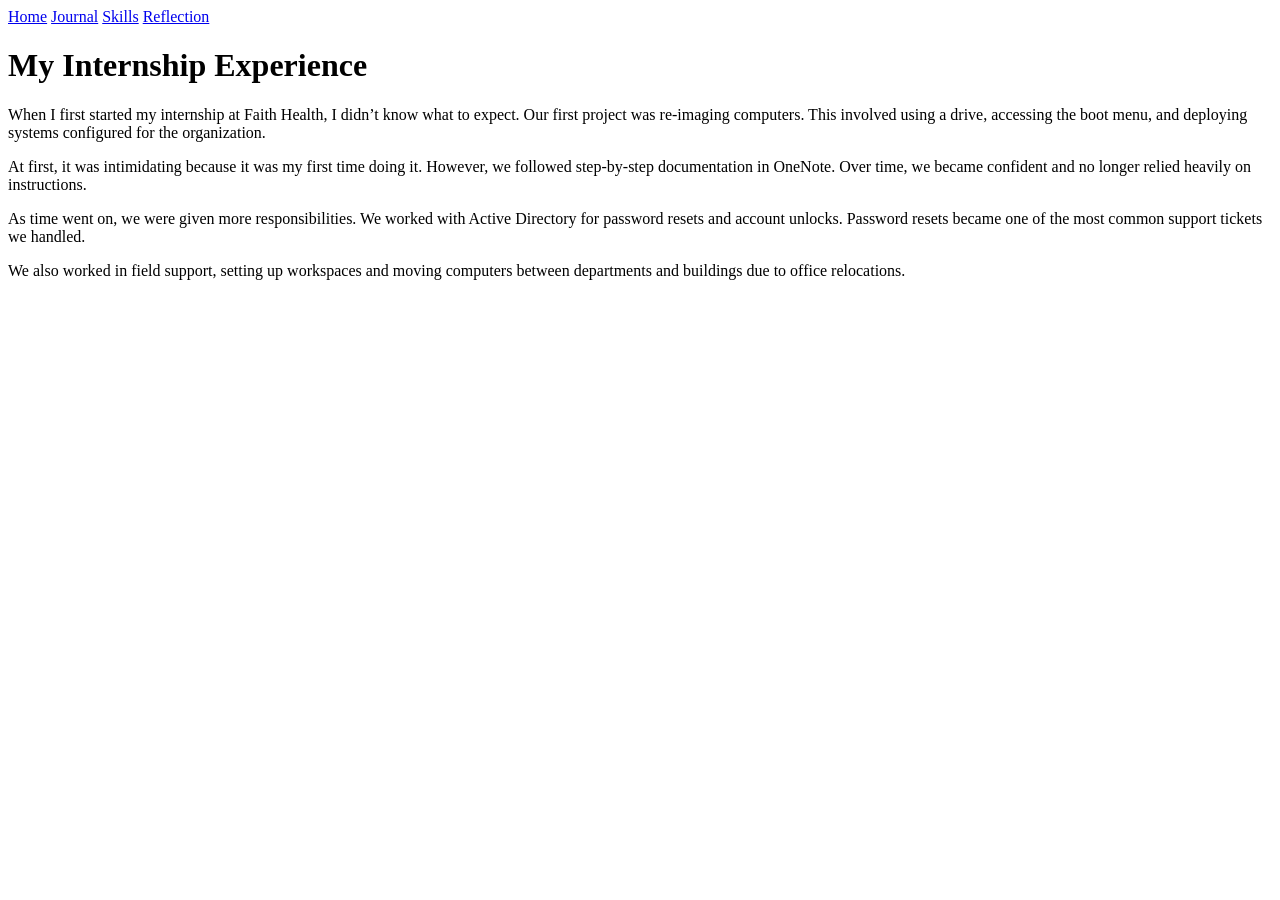
==== journal.html @ abc6e9fb "Create journal.html Journal code" ====
<!DOCTYPE html>
<html>
<head>
  <title>Journal</title>
  <link rel="stylesheet" href="style.css">
</head>
<body>

<nav>
  <a href="index.html">Home</a>
  <a href="journal.html">Journal</a>
  <a href="skills.html">Skills</a>
  <a href="reflection.html">Reflection</a>
</nav>

<header>
  <h1>My Internship Experience</h1>
</header>

<div class="container">

<p>
When I first started my internship at Faith Health, I didn’t know what to expect. Our first project was re-imaging computers. This involved using a drive, accessing the boot menu, and deploying systems configured for the organization.
</p>

<p>
At first, it was intimidating because it was my first time doing it. However, we followed step-by-step documentation in OneNote. Over time, we became confident and no longer relied heavily on instructions.
</p>

<p>
As time went on, we were given more responsibilities. We worked with Active Directory for password resets and account unlocks. Password resets became one of the most common support tickets we handled.
</p>

<p>
We also worked in field support, setting up workspaces and moving computers between departments and buildings due to office relocations.
</p>

</div>

</body>
</html>
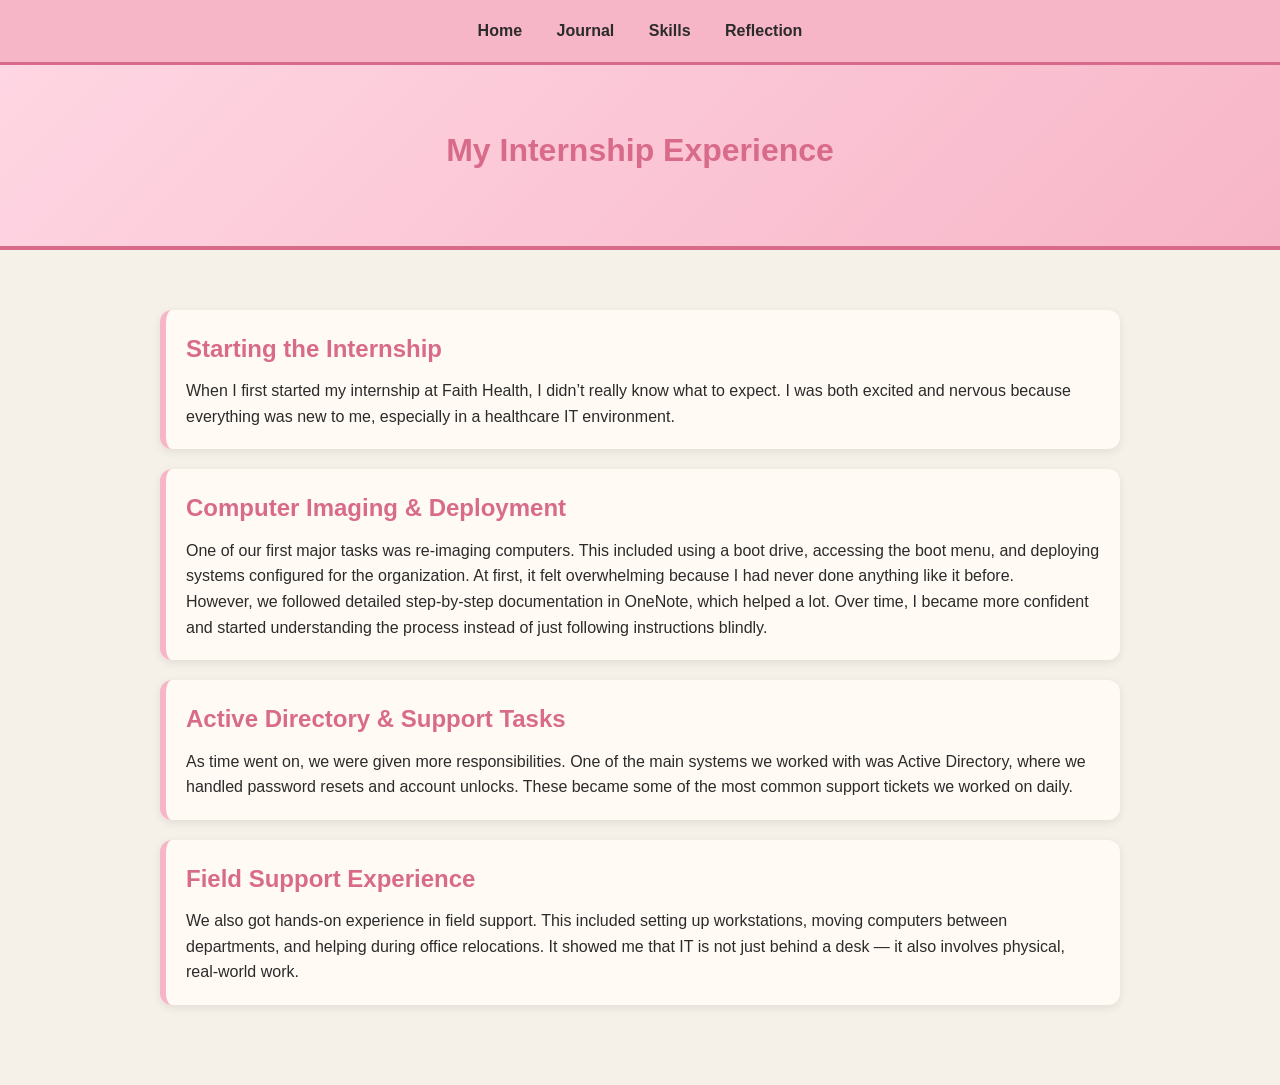
==== commit 75c3fa0c: "Update journal.html" ====
--- a/journal.html
+++ b/journal.html
@@ -4,6 +4,7 @@
   <title>Journal</title>
   <link rel="stylesheet" href="style.css">
 </head>
+
 <body>
 
 <nav>
@@ -19,21 +20,46 @@
 
 <div class="container">
 
-<p>
-When I first started my internship at Faith Health, I didn’t know what to expect. Our first project was re-imaging computers. This involved using a drive, accessing the boot menu, and deploying systems configured for the organization.
-</p>
+  <!-- Introduction -->
+  <div class="card">
+    <h2>Starting the Internship</h2>
+    <p>
+      When I first started my internship at Faith Health, I didn’t really know what to expect. I was both excited and nervous 
+      because everything was new to me, especially in a healthcare IT environment.
+    </p>
+  </div>
 
-<p>
-At first, it was intimidating because it was my first time doing it. However, we followed step-by-step documentation in OneNote. Over time, we became confident and no longer relied heavily on instructions.
-</p>
+  <!-- Imaging Section -->
+  <div class="card">
+    <h2>Computer Imaging & Deployment</h2>
+    <p>
+      One of our first major tasks was re-imaging computers. This included using a boot drive, accessing the boot menu, 
+      and deploying systems configured for the organization. At first, it felt overwhelming because I had never done anything like it before.
+    </p>
 
-<p>
-As time went on, we were given more responsibilities. We worked with Active Directory for password resets and account unlocks. Password resets became one of the most common support tickets we handled.
-</p>
+    <p>
+      However, we followed detailed step-by-step documentation in OneNote, which helped a lot. Over time, I became more confident 
+      and started understanding the process instead of just following instructions blindly.
+    </p>
+  </div>
 
-<p>
-We also worked in field support, setting up workspaces and moving computers between departments and buildings due to office relocations.
-</p>
+  <!-- Active Directory -->
+  <div class="card">
+    <h2>Active Directory & Support Tasks</h2>
+    <p>
+      As time went on, we were given more responsibilities. One of the main systems we worked with was Active Directory, 
+      where we handled password resets and account unlocks. These became some of the most common support tickets we worked on daily.
+    </p>
+  </div>
+
+  <!-- Field Work -->
+  <div class="card">
+    <h2>Field Support Experience</h2>
+    <p>
+      We also got hands-on experience in field support. This included setting up workstations, moving computers between departments, 
+      and helping during office relocations. It showed me that IT is not just behind a desk — it also involves physical, real-world work.
+    </p>
+  </div>
 
 </div>
 
--- a/style.css
+++ b/style.css
@@ -0,0 +1,86 @@
+* {
+  margin: 0;
+  padding: 0;
+  box-sizing: border-box;
+}
+
+body {
+  font-family: Arial, sans-serif;
+  background: #f5f1e8;
+  color: #2b2b2b;
+  line-height: 1.6;
+}
+
+/* NAV */
+nav {
+  background: #f7b6c8;
+  padding: 18px;
+  text-align: center;
+  position: sticky;
+  top: 0;
+  z-index: 1000;
+  border-bottom: 3px solid #d96b8a;
+}
+
+nav a {
+  color: #2b2b2b;
+  margin: 0 15px;
+  text-decoration: none;
+  font-weight: bold;
+}
+
+nav a:hover {
+  color: white;
+  background: #d96b8a;
+  padding: 5px 10px;
+  border-radius: 8px;
+}
+
+/* HEADER */
+header {
+  background: linear-gradient(135deg, #ffd6e3, #f7b6c8);
+  padding: 60px 20px;
+  text-align: center;
+  border-bottom: 4px solid #d96b8a;
+}
+
+/* MAIN CONTAINER */
+.container {
+  width: 100%;
+  max-width: 1000px;
+  margin: 40px auto;
+  padding: 20px;
+}
+
+/* ONLY WRAP PARAGRAPHS & SECTIONS ONCE */
+.card {
+  background: #fffaf3;
+  padding: 20px;
+  margin-bottom: 20px;
+  border-radius: 12px;
+  border-left: 6px solid #f7b6c8;
+  box-shadow: 0 3px 10px rgba(0,0,0,0.08);
+}
+
+/* HEADINGS */
+h1, h2 {
+  color: #d96b8a;
+  margin-bottom: 10px;
+}
+
+/* IMAGES */
+img {
+  width: 100%;
+  border-radius: 12px;
+  border: 3px solid #f7b6c8;
+  margin-top: 10px;
+}
+
+/* LISTS */
+ul {
+  padding-left: 20px;
+}
+
+li {
+  margin-bottom: 8px;
+}
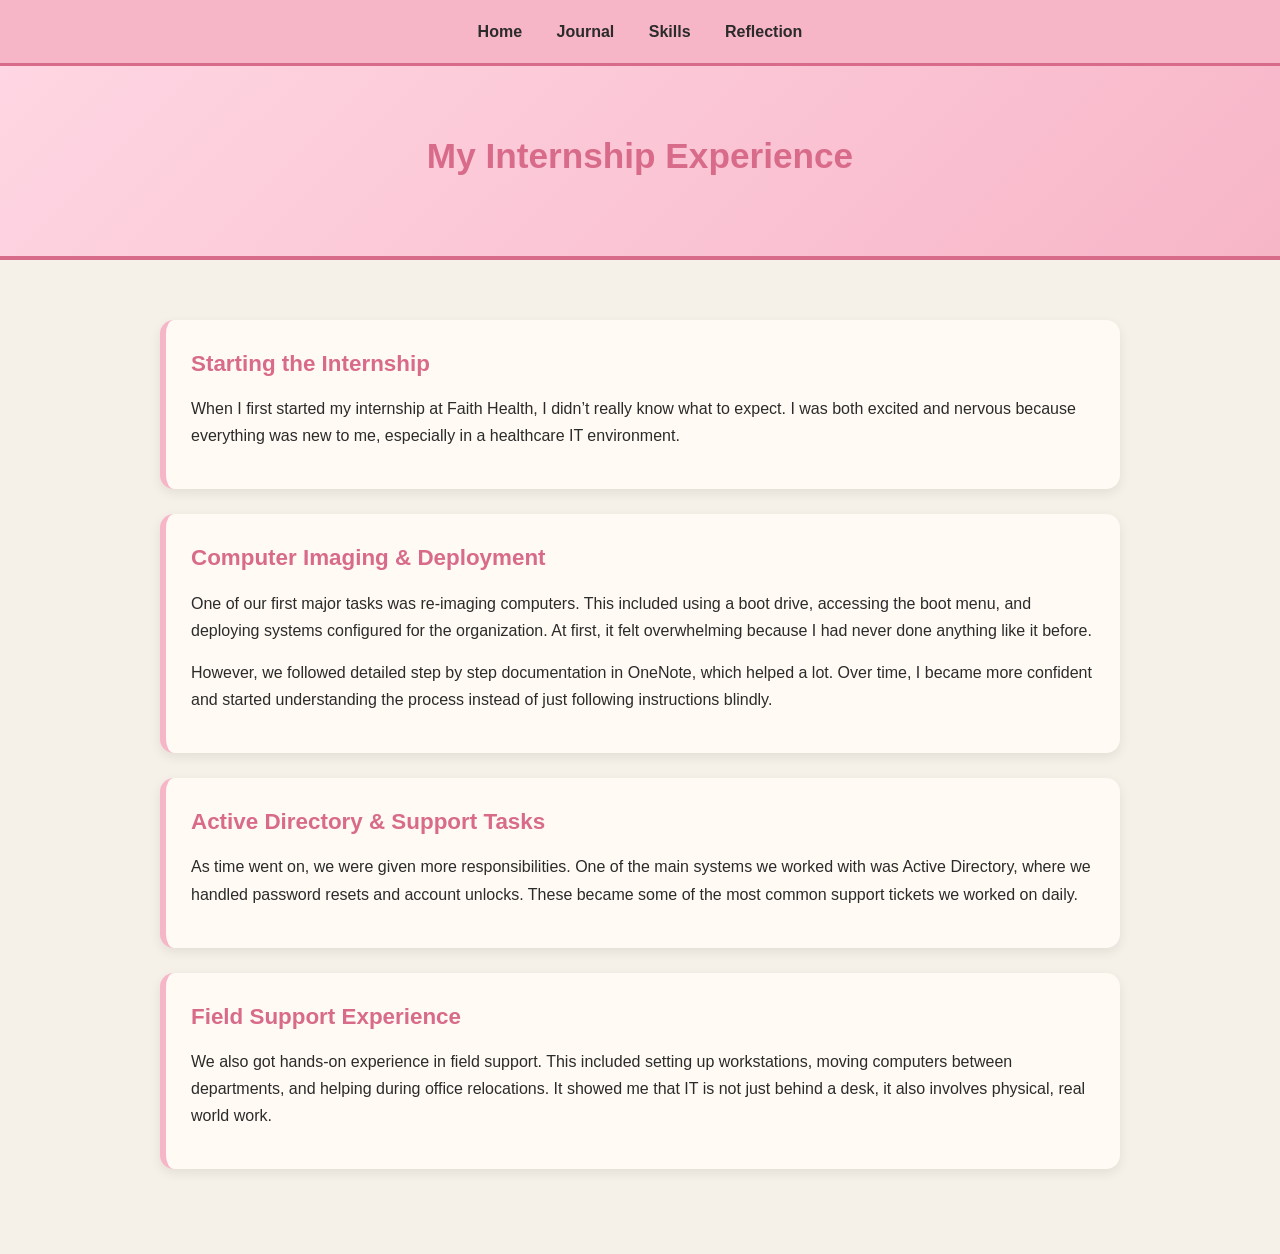
==== commit 47b8ac9d: "Update journal.html" ====
--- a/journal.html
+++ b/journal.html
@@ -38,7 +38,7 @@
     </p>
 
     <p>
-      However, we followed detailed step-by-step documentation in OneNote, which helped a lot. Over time, I became more confident 
+      However, we followed detailed step by step documentation in OneNote, which helped a lot. Over time, I became more confident 
       and started understanding the process instead of just following instructions blindly.
     </p>
   </div>
@@ -57,7 +57,7 @@
     <h2>Field Support Experience</h2>
     <p>
       We also got hands-on experience in field support. This included setting up workstations, moving computers between departments, 
-      and helping during office relocations. It showed me that IT is not just behind a desk — it also involves physical, real-world work.
+      and helping during office relocations. It showed me that IT is not just behind a desk, it also involves physical, real world work.
     </p>
   </div>
 
--- a/style.css
+++ b/style.css
@@ -8,10 +8,9 @@
   font-family: Arial, sans-serif;
   background: #f5f1e8;
   color: #2b2b2b;
-  line-height: 1.6;
+  line-height: 1.7;
 }
 
-/* NAV */
 nav {
   background: #f7b6c8;
   padding: 18px;
@@ -27,16 +26,16 @@
   margin: 0 15px;
   text-decoration: none;
   font-weight: bold;
+  transition: 0.3s ease;
 }
 
 nav a:hover {
   color: white;
   background: #d96b8a;
-  padding: 5px 10px;
+  padding: 6px 12px;
   border-radius: 8px;
 }
 
-/* HEADER */
 header {
   background: linear-gradient(135deg, #ffd6e3, #f7b6c8);
   padding: 60px 20px;
@@ -44,7 +43,17 @@
   border-bottom: 4px solid #d96b8a;
 }
 
-/* MAIN CONTAINER */
+header h1 {
+  font-size: 2.2rem;
+  margin-bottom: 10px;
+  color: #d96b8a;
+}
+
+header p {
+  font-size: 1rem;
+  color: #333;
+}
+
 .container {
   width: 100%;
   max-width: 1000px;
@@ -52,35 +61,66 @@
   padding: 20px;
 }
 
-/* ONLY WRAP PARAGRAPHS & SECTIONS ONCE */
 .card {
   background: #fffaf3;
-  padding: 20px;
-  margin-bottom: 20px;
-  border-radius: 12px;
+  padding: 25px;
+  margin-bottom: 25px;
+  border-radius: 14px;
   border-left: 6px solid #f7b6c8;
-  box-shadow: 0 3px 10px rgba(0,0,0,0.08);
+  box-shadow: 0 4px 12px rgba(0,0,0,0.08);
+  transition: transform 0.2s ease;
 }
 
-/* HEADINGS */
+.card:hover {
+  transform: translateY(-3px);
+}
+
 h1, h2 {
   color: #d96b8a;
-  margin-bottom: 10px;
+  margin-bottom: 12px;
 }
 
-/* IMAGES */
+h2 {
+  font-size: 1.4rem;
+}
+
+p {
+  margin-bottom: 15px;
+  font-size: 1rem;
+}
+
 img {
   width: 100%;
   border-radius: 12px;
   border: 3px solid #f7b6c8;
-  margin-top: 10px;
+  margin-top: 12px;
+  margin-bottom: 15px;
 }
 
-/* LISTS */
 ul {
   padding-left: 20px;
 }
 
 li {
-  margin-bottom: 8px;
+  margin-bottom: 10px;
+  font-size: 1rem;
 }
+
+@media (max-width: 768px) {
+  header {
+    padding: 40px 15px;
+  }
+
+  nav a {
+    display: inline-block;
+    margin: 8px 10px;
+  }
+
+  .container {
+    padding: 15px;
+  }
+
+  .card {
+    padding: 18px;
+  }
+}
